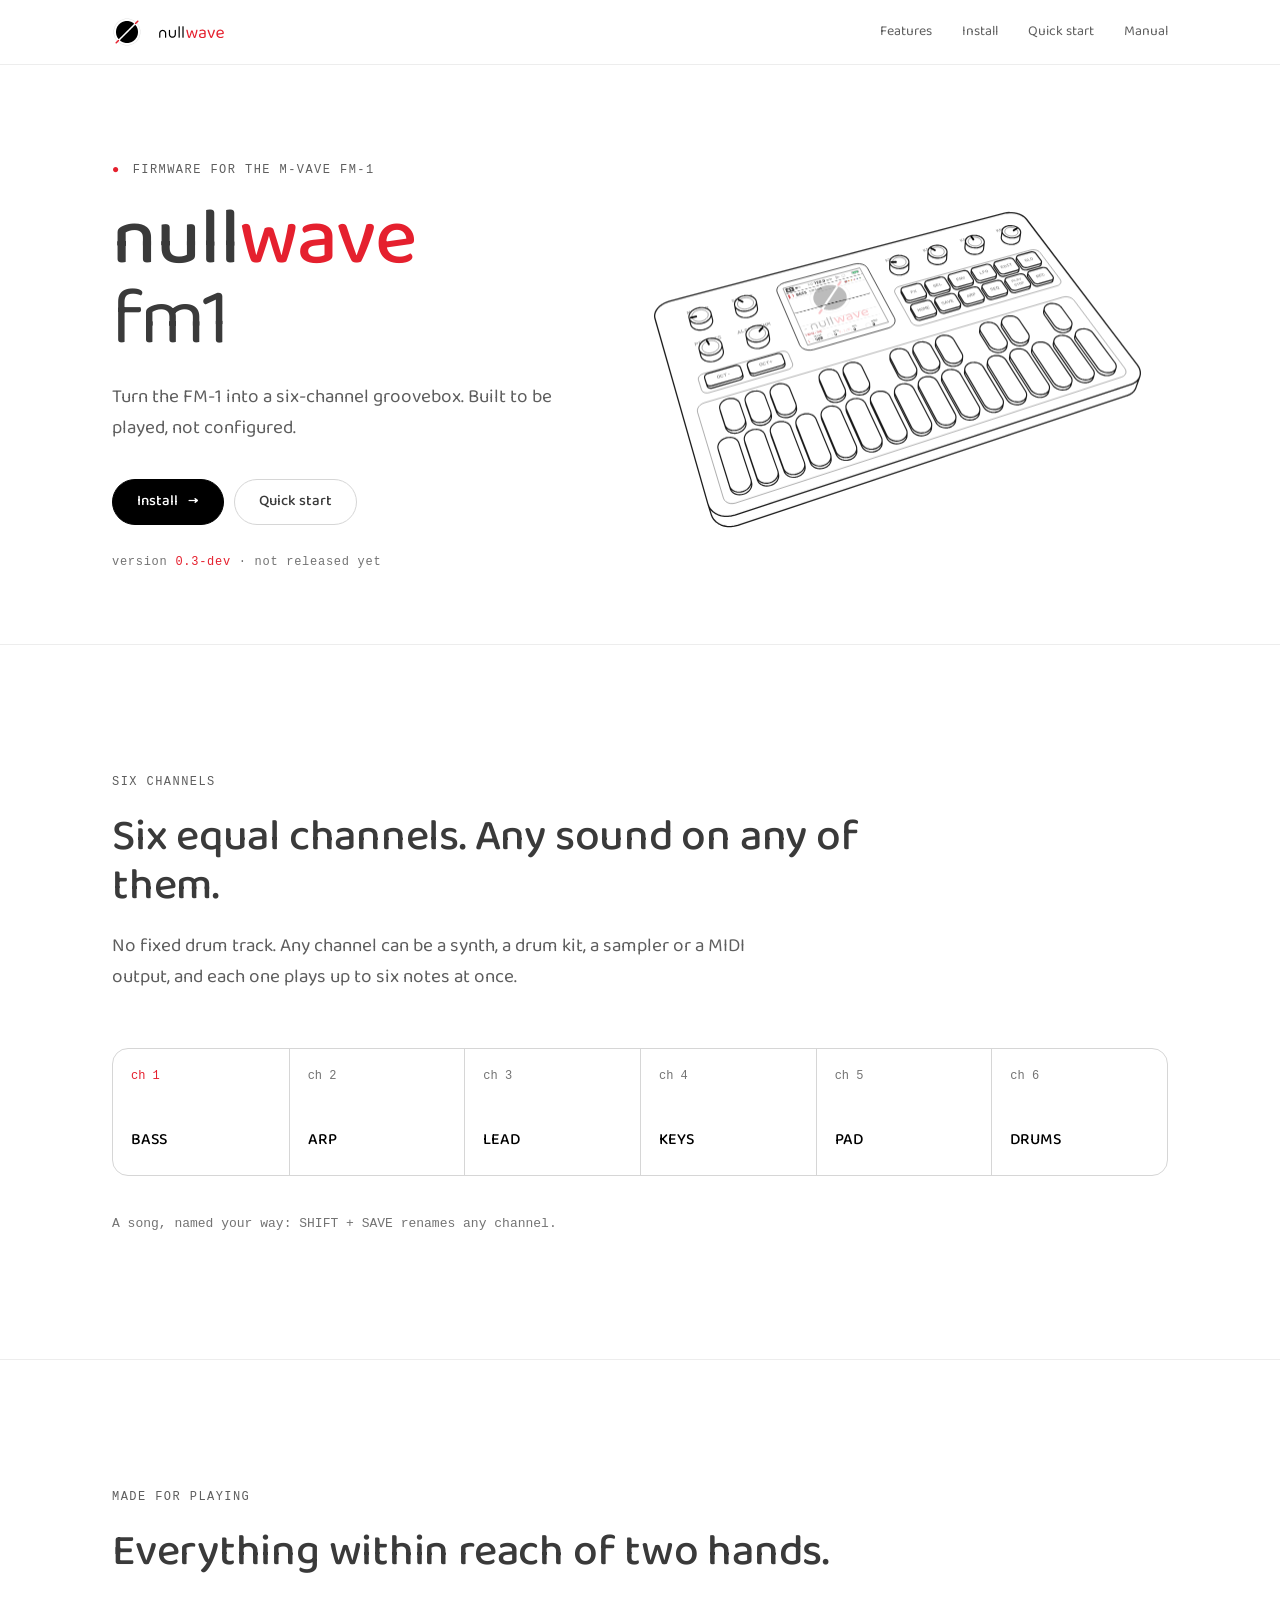
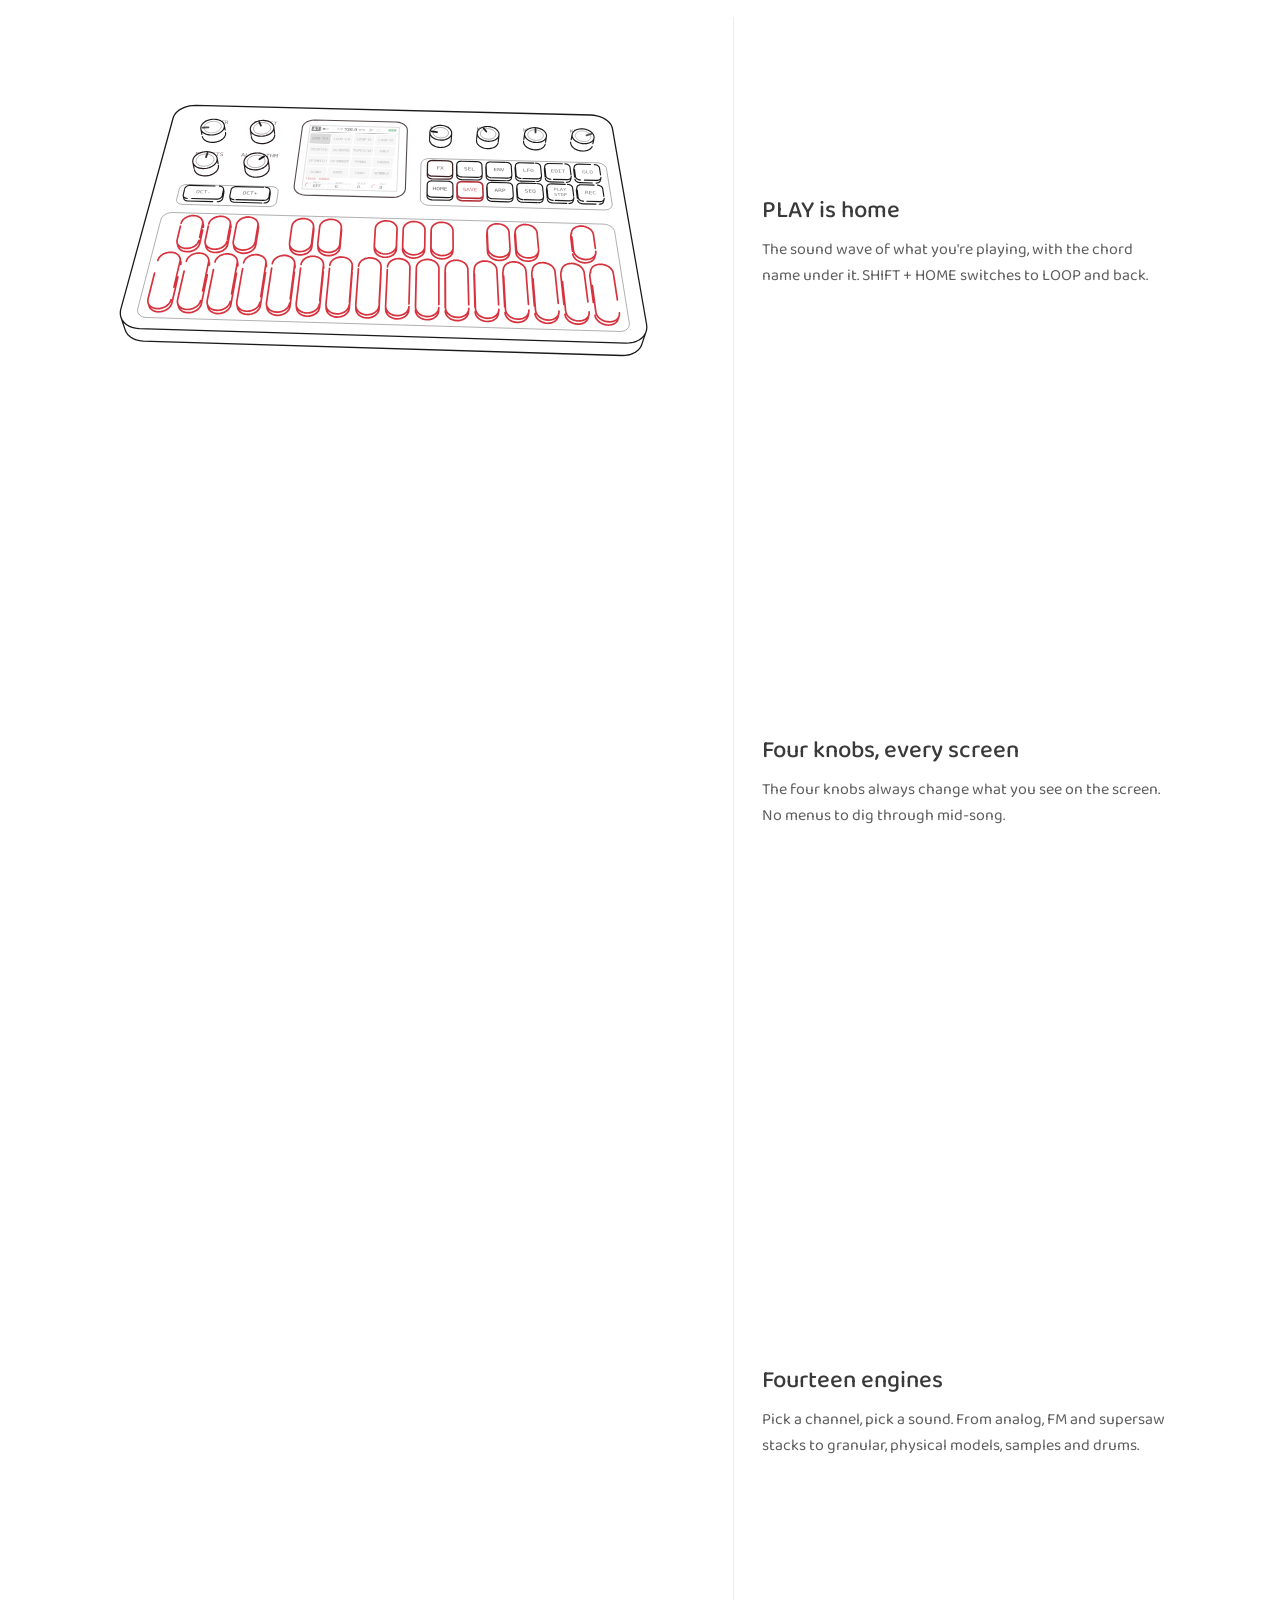
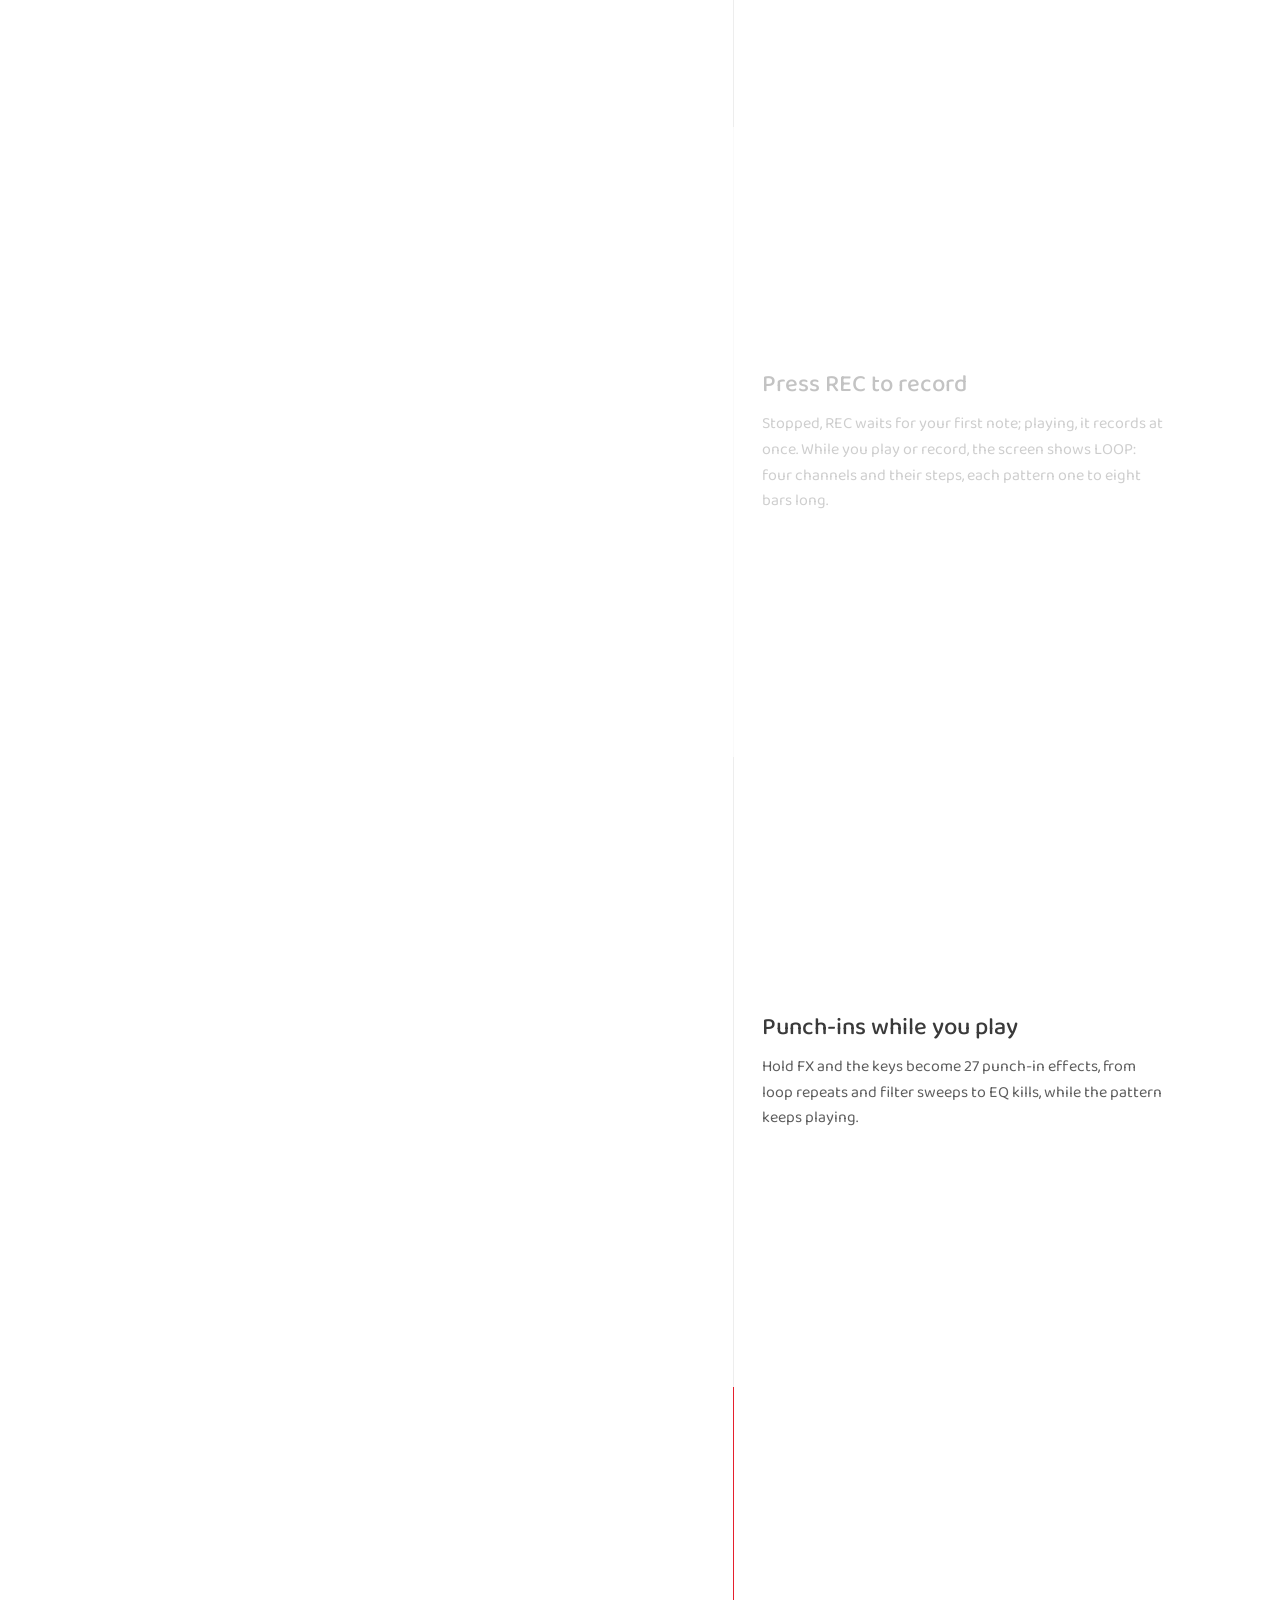
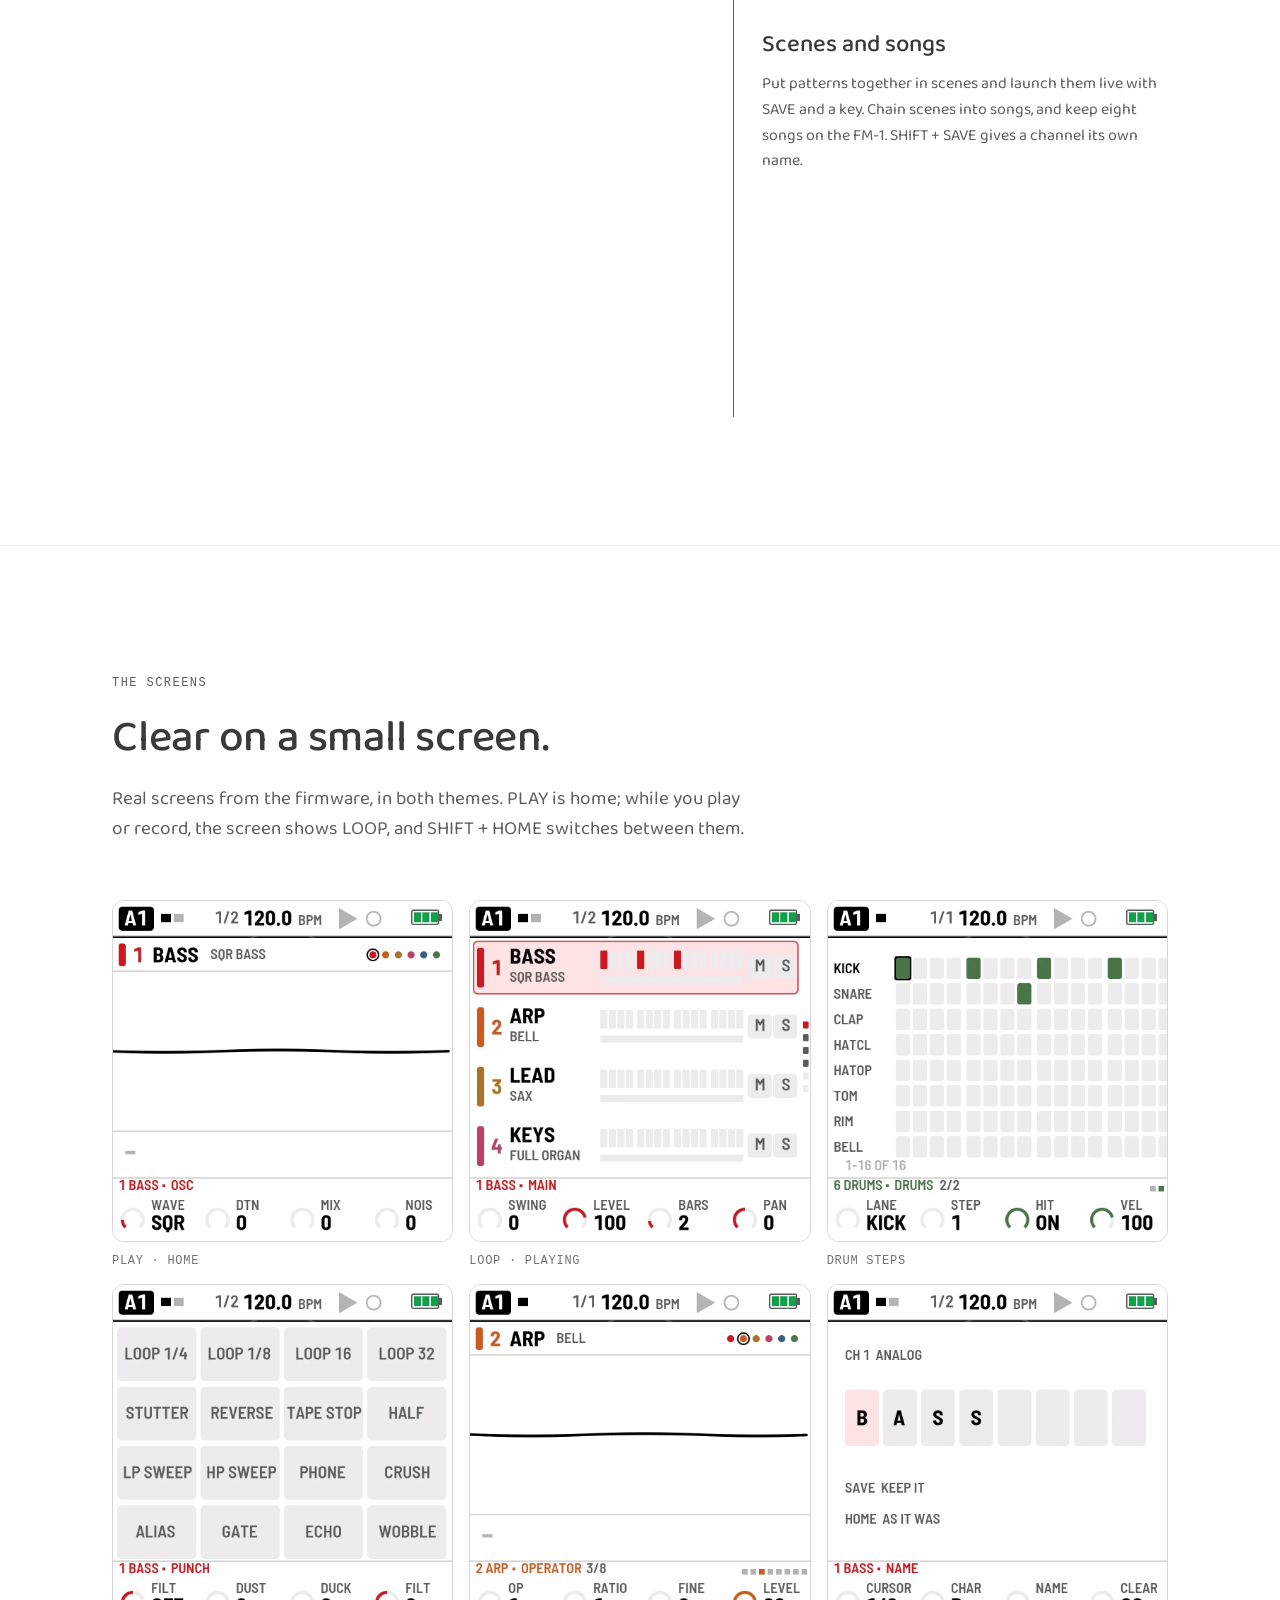
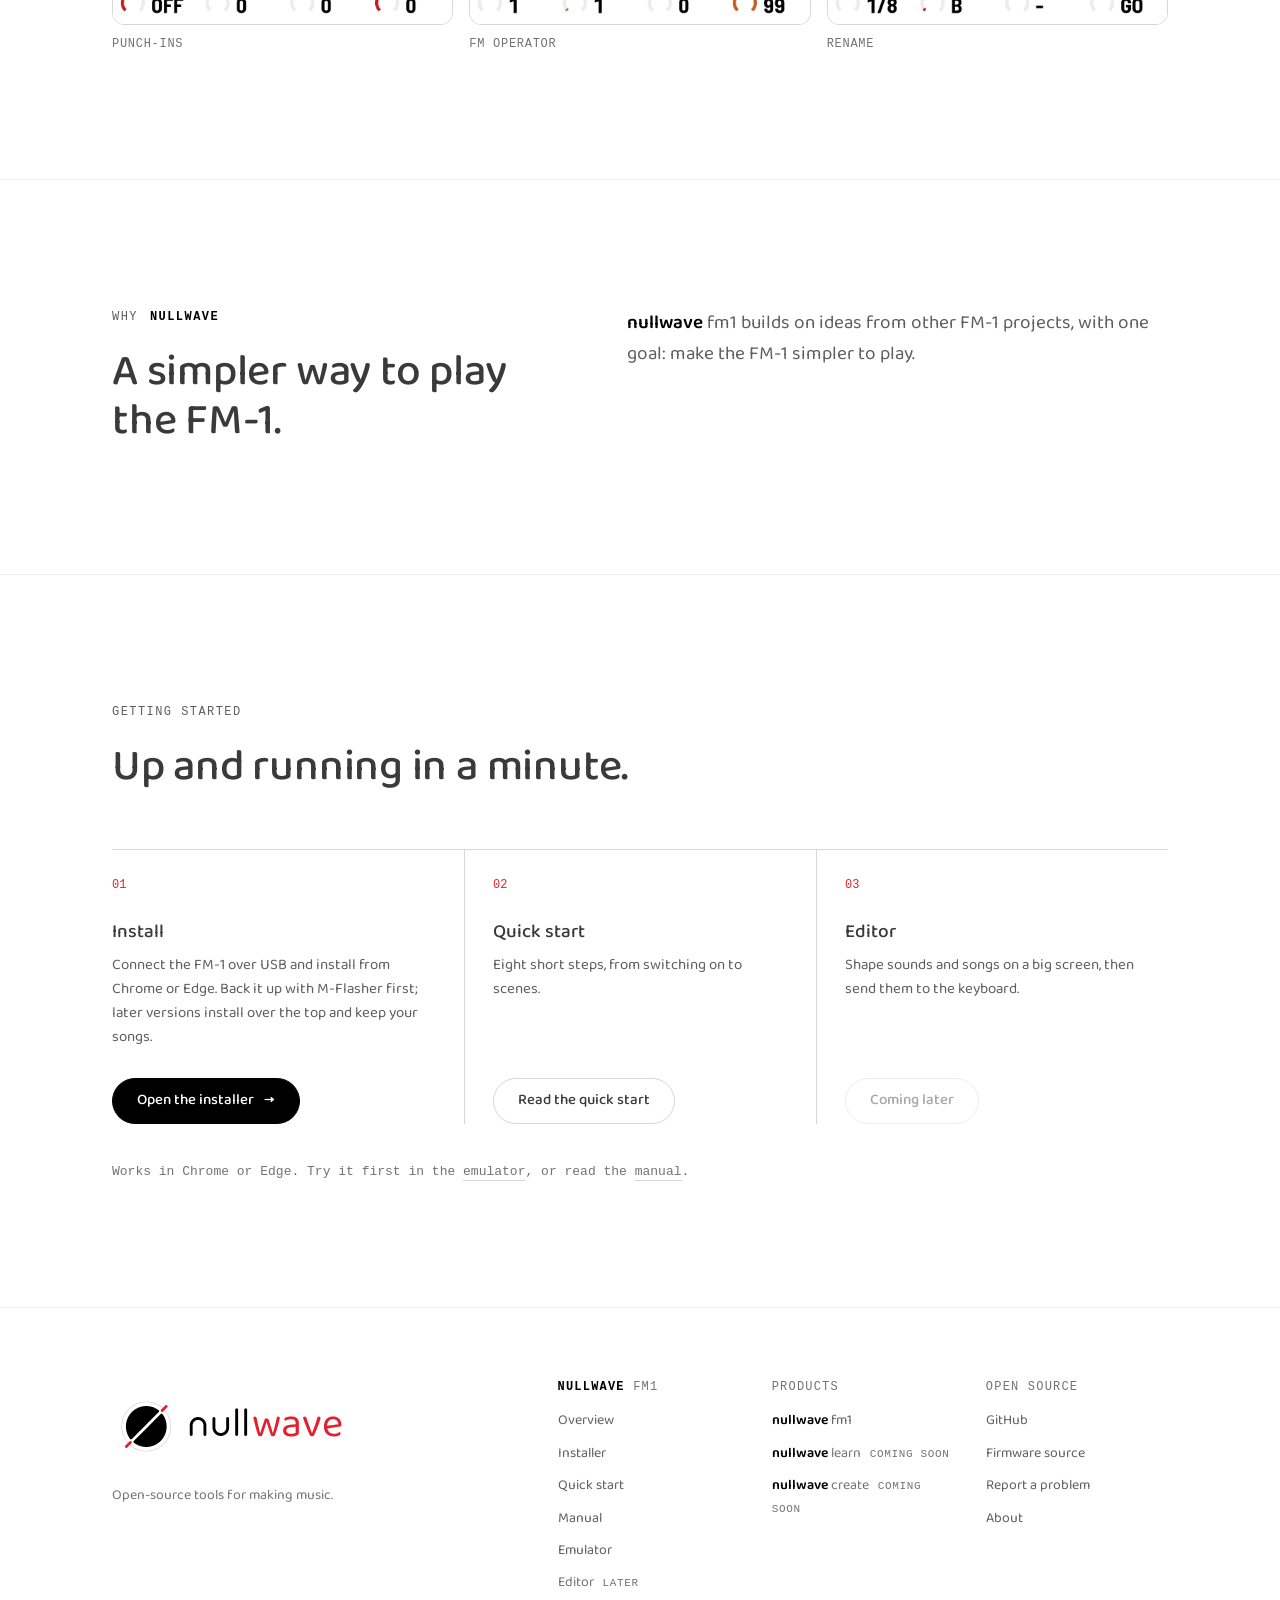
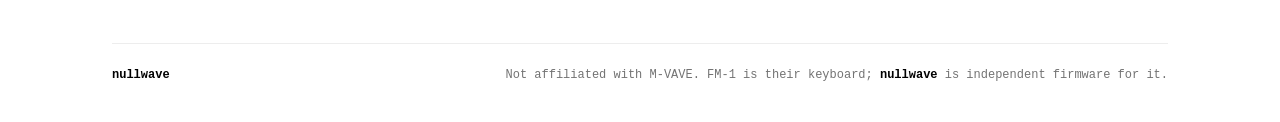
==== fm1/index.html @ fd628db8 "Redesign the site and add the FM-1 page" ====
<!doctype html>
<html lang="en">
<head>
<meta charset="utf-8">
<meta name="viewport" content="width=device-width, initial-scale=1">
<title>nullwave fm1</title>
<meta name="description" content="nullwave fm1: firmware that turns the M-VAVE FM-1 into a six-channel groovebox.">
<meta name="color-scheme" content="dark light">
<meta name="theme-color" content="#000000" media="(prefers-color-scheme: dark)">
<meta name="theme-color" content="#FFFFFF" media="(prefers-color-scheme: light)">
<link rel="icon" href="/favicon.ico" sizes="any">
<link rel="icon" href="/favicon.svg" type="image/svg+xml">
<link rel="apple-touch-icon" href="/apple-touch-icon.png">
<link rel="manifest" href="/site.webmanifest">
<link rel="preload" href="/assets/fonts/BalooDa2-latin.woff2" as="font" type="font/woff2" crossorigin>
<link rel="stylesheet" href="/style.css">
</head>
<body>
<nav><div class="wrap">
  <a class="brand" href="/" aria-label="nullwave home"><picture><source media="(prefers-color-scheme: dark)" srcset="/assets/mark-dark.svg"><img src="/assets/mark-light.svg" width="30" height="30" alt=""></picture><picture><source media="(prefers-color-scheme: dark)" srcset="/assets/wordmark-dark.svg"><img src="/assets/wordmark-light.svg" height="24" style="width:auto" alt="nullwave"></picture></a>
  <ul><li class="wide"><a href="#play">Features</a></li><li><a href="#install">Install</a></li><li><a href="/fm1/quick-start/">Quick start</a></li><li class="wide"><a href="/fm1/manual/">Manual</a></li></ul>
</div></nav>

<header class="wrap hero-2">
  <div class="reveal">
    <div class="kicker"><b>●</b> Firmware for the M-VAVE FM-1</div>
    <h1>null<span class="w">wave</span><br><span class="sfx">fm1</span></h1>
    <p class="lead">Turn the FM-1 into a six-channel groovebox. Built to be played, not configured.</p>
    <div class="btns"><a class="btn solid" href="#install">Install <span class="arr">→</span></a><a class="btn" href="/fm1/quick-start/">Quick start</a></div>
    <div class="meta">version <i>0.3-dev</i> · not released yet</div>
  </div>
  <div class="stage"><div class="fm1-3d" data-mode="hero" data-screens="PLAY_MAIN,PLAY_ANALOG,PLAY_FM6,PLAY_DRUM,PLAY_CHORD,LOOP_MAIN"></div></div>
</header>

<section id="chans"><div class="wrap">
  <div class="reveal"><div class="kicker">Six channels</div><h2>Six equal channels. Any sound on any of them.</h2><p class="lead">No fixed drum track. Any channel can be a synth, a drum kit, a sampler or a MIDI output, and each one plays up to six notes at once.</p></div>
  <div class="chans reveal"><div><span class="n">ch 1</span><span class="e">BASS</span></div><div><span class="n">ch 2</span><span class="e">ARP</span></div><div><span class="n">ch 3</span><span class="e">LEAD</span></div><div><span class="n">ch 4</span><span class="e">KEYS</span></div><div><span class="n">ch 5</span><span class="e">PAD</span></div><div><span class="n">ch 6</span><span class="e">DRUMS</span></div></div>
  <p class="fine reveal">A song, named your way: <span style="white-space:nowrap">SHIFT + SAVE</span> renames any channel.</p>
</div></section>

<section id="play"><div class="wrap">
  <div class="reveal"><div class="kicker">Made for playing</div><h2>Everything within reach of two hands.</h2></div>
  <div class="tour">
    <div class="stick"><div class="fm1-3d" data-mode="tour" data-screens="PLAY_MAIN,FM6_OPERATOR,PLAY_FM6,LOOP_MAIN,SEQ_DRUMS,LAYER_FX,LAYER_SAVE"></div></div>
    <div class="feats">
      <div data-feature data-on="SCREEN,KEYS" data-screen="PLAY_MAIN" data-view="-14,46,2050,500,330"><h3>PLAY is home</h3><p>The sound wave of what you're playing, with the chord name under it. <span style="white-space:nowrap">SHIFT + HOME</span> switches to LOOP and back.</p></div>
      <div data-feature data-on="KNOB1,KNOB2,KNOB3,KNOB4,SCREEN" data-screen="FM6_OPERATOR" data-view="10,46,2050,500,330"><h3>Four knobs, every screen</h3><p>The four knobs always change what you see on the screen. No menus to dig through mid-song.</p></div>
      <div data-feature data-on="SELECT,PRESETS,ALGORITHM,SCREEN" data-screen="PLAY_FM6" data-view="-8,48,2050,500,330"><h3>Fourteen engines</h3><p>Pick a channel, pick a sound. From analog, FM and supersaw stacks to granular, physical models, samples and drums.</p></div>
      <div data-feature data-on="REC,SCREEN" data-screen="LOOP_MAIN" data-view="0,50,2050,500,330"><h3>Press REC to record</h3><p>Stopped, REC waits for your first note; playing, it records at once. While you play or record, the screen shows LOOP: four channels and their steps, each pattern one to eight bars long.</p></div>
      <div data-feature data-on="FX,KEYS" data-screen="LAYER_FX" data-view="-18,40,2050,500,330"><h3>Punch-ins while you play</h3><p>Hold FX and the keys become 27 punch-in effects, from loop repeats and filter sweeps to EQ kills, while the pattern keeps playing.</p></div>
      <div data-feature data-on="SAVE,KEYS" data-screen="LAYER_SAVE" data-view="14,52,2050,500,330"><h3>Scenes and songs</h3><p>Put patterns together in scenes and launch them live with SAVE and a key. Chain scenes into songs, and keep eight songs on the FM-1. <span style="white-space:nowrap">SHIFT + SAVE</span> gives a channel its own name.</p></div>
    </div>
  </div>
</div></section>

<section id="screens"><div class="wrap">
  <div class="reveal"><div class="kicker">The screens</div><h2>Clear on a small screen.</h2><p class="lead">Real screens from the firmware, in both themes. PLAY is home; while you play or record, the screen shows LOOP, and <span style="white-space:nowrap">SHIFT + HOME</span> switches between them.</p></div>
  <div class="shots reveal">
    <div class="shot"><picture><source media="(prefers-color-scheme: dark)" type="image/webp" srcset="/assets/screens/PLAY_MAIN-dark.webp"><source media="(prefers-color-scheme: dark)" srcset="/assets/screens/PLAY_MAIN-dark.png"><source type="image/webp" srcset="/assets/screens/PLAY_MAIN-light.webp"><img src="/assets/screens/PLAY_MAIN-light.png" width="960" height="960" alt="PLAY, the home screen: the selected channel moving, with a keys strip" loading="lazy"></picture><span>Play · home</span></div>
    <div class="shot"><picture><source media="(prefers-color-scheme: dark)" type="image/webp" srcset="/assets/screens/LOOP_MAIN-dark.webp"><source media="(prefers-color-scheme: dark)" srcset="/assets/screens/LOOP_MAIN-dark.png"><source type="image/webp" srcset="/assets/screens/LOOP_MAIN-light.webp"><img src="/assets/screens/LOOP_MAIN-light.png" width="960" height="960" alt="LOOP: four channels with their steps" loading="lazy"></picture><span>Loop · playing</span></div>
    <div class="shot"><picture><source media="(prefers-color-scheme: dark)" type="image/webp" srcset="/assets/screens/SEQ_DRUMS-dark.webp"><source media="(prefers-color-scheme: dark)" srcset="/assets/screens/SEQ_DRUMS-dark.png"><source type="image/webp" srcset="/assets/screens/SEQ_DRUMS-light.webp"><img src="/assets/screens/SEQ_DRUMS-light.png" width="960" height="960" alt="Drum step sequencer" loading="lazy"></picture><span>Drum steps</span></div>
    <div class="shot"><picture><source media="(prefers-color-scheme: dark)" type="image/webp" srcset="/assets/screens/LAYER_FX-dark.webp"><source media="(prefers-color-scheme: dark)" srcset="/assets/screens/LAYER_FX-dark.png"><source type="image/webp" srcset="/assets/screens/LAYER_FX-light.webp"><img src="/assets/screens/LAYER_FX-light.png" width="960" height="960" alt="Performance effects" loading="lazy"></picture><span>Punch-ins</span></div>
    <div class="shot"><picture><source media="(prefers-color-scheme: dark)" type="image/webp" srcset="/assets/screens/FM6_OPERATOR-dark.webp"><source media="(prefers-color-scheme: dark)" srcset="/assets/screens/FM6_OPERATOR-dark.png"><source type="image/webp" srcset="/assets/screens/FM6_OPERATOR-light.webp"><img src="/assets/screens/FM6_OPERATOR-light.png" width="960" height="960" alt="FM operator page" loading="lazy"></picture><span>FM operator</span></div>
    <div class="shot"><picture><source media="(prefers-color-scheme: dark)" type="image/webp" srcset="/assets/screens/NAME-dark.webp"><source media="(prefers-color-scheme: dark)" srcset="/assets/screens/NAME-dark.png"><source type="image/webp" srcset="/assets/screens/NAME-light.webp"><img src="/assets/screens/NAME-light.png" width="960" height="960" alt="Renaming a channel" loading="lazy"></picture><span>Rename</span></div>
  </div>
</div></section>

<section id="why"><div class="wrap">
  <div class="split reveal">
    <div><div class="kicker">Why <b class="nb">nullwave</b></div><h2>A simpler way to play the FM-1.</h2></div>
    <div><p class="lead" style="margin-top:0"><b class="nb">nullwave</b> fm1 builds on ideas from other FM-1 projects, with one goal: make the FM-1 simpler to play.</p></div>
  </div>
</div></section>

<section id="install"><div class="wrap">
  <div class="reveal"><div class="kicker">Getting started</div><h2>Up and running in a minute.</h2></div>
  <div class="steps reveal">
    <div class="step"><span class="n">01</span><h3>Install</h3><p>Connect the FM-1 over USB and install from Chrome or Edge. Back it up with M-Flasher first; later versions install over the top and keep your songs.</p><a class="btn solid" href="/fm1/installer/">Open the installer <span class="arr">→</span></a></div>
    <div class="step" id="start"><span class="n">02</span><h3>Quick start</h3><p>Eight short steps, from switching on to scenes.</p><a class="btn" href="/fm1/quick-start/">Read the quick start</a></div>
    <div class="step" id="editor"><span class="n">03</span><h3>Editor</h3><p>Shape sounds and songs on a big screen, then send them to the keyboard.</p><span class="btn" aria-disabled="true">Coming later</span></div>
  </div>
  <p class="fine">Works in Chrome or Edge. Try it first in the <a href="/fm1/emulator/">emulator</a>, or read the <a href="/fm1/manual/">manual</a>.</p>
</div></section>

<footer><div class="wrap">
  <div class="fbrand"><a href="/" aria-label="nullwave home"><picture><source media="(prefers-color-scheme: dark)" srcset="/assets/lockup-dark.svg"><img class="lockup" src="/assets/lockup-light.svg" width="562" height="200" alt="nullwave"></picture></a><p>Open-source tools for making music.</p></div>
  <div class="fcols">
    <div><h4><b class="nb">nullwave</b> fm1</h4><ul><li><a href="/fm1/">Overview</a></li><li><a href="/fm1/installer/">Installer</a></li><li><a href="/fm1/quick-start/">Quick start</a></li><li><a href="/fm1/manual/">Manual</a></li><li><a href="/fm1/emulator/">Emulator</a></li><li><span>Editor <em>later</em></span></li></ul></div>
    <div><h4>Products</h4><ul><li><a href="/fm1/"><b class="nb">nullwave</b> fm1</a></li><li><span><b class="nb">nullwave</b> learn <em>coming soon</em></span></li><li><span><b class="nb">nullwave</b> create <em>coming soon</em></span></li></ul></div>
    <div><h4>Open source</h4><ul><li><a href="https://github.com/nullwave-cc">GitHub</a></li><li><a href="https://github.com/nullwave-cc/fm1">Firmware source</a></li><li><a href="https://github.com/nullwave-cc/fm1/issues">Report a problem</a></li><li><a href="/#about">About</a></li></ul></div>
  </div>
  <div class="fbase"><span><b class="nb">nullwave</b></span><span>Not affiliated with M-VAVE. FM-1 is their keyboard; <b class="nb">nullwave</b> is independent firmware for it.</span></div>
</div></footer>
<script src="/device.js"></script>
</body>
</html>
---- style.css ----
@font-face{font-family:"Baloo Da 2";src:url(/assets/fonts/BalooDa2-latin.woff2) format("woff2");font-weight:400 800;font-style:normal;font-display:swap}
/* nullwave site style. Shared by every nullwave page (home, FM-1, installer, emulator, quick start, manual, editor).
   Black, white and red only; greys are tints of black and white. See DESIGN.md. */
:root{color-scheme:dark light;
  --bg:#000;--fg:#fff;--text:#C4C4C4;--dim:#9A9A9A;--faint:#7C7C7C;--line:#1A1A1A;--edge:#2E2E2E;--red:#E5202E;--btn-fg:#000;
  --sans:"Baloo Da 2",system-ui,-apple-system,"Segoe UI",Roboto,"Helvetica Neue",sans-serif;
  --mono:ui-monospace,SFMono-Regular,Menlo,monospace;
  --ease:cubic-bezier(.2,.7,.2,1)}
@media (prefers-color-scheme: light){:root{--bg:#fff;--fg:#000;--text:#3A3A3A;--dim:#5E5E5E;--faint:#737373;--line:#EDEDED;--edge:#D6D6D6;--btn-fg:#fff}}
*{box-sizing:border-box;margin:0;padding:0}
html{background:var(--bg);color:var(--text);font:400 16px/1.6 var(--sans);-webkit-font-smoothing:antialiased;scroll-behavior:smooth}
body{background:var(--bg)}
a{color:inherit;text-decoration:none}
img{display:block;max-width:100%}
::selection{background:var(--red);color:#fff}
.wrap{max-width:1120px;margin:0 auto;padding:0 32px}
.mono,.kicker,.meta{font-family:var(--mono)}

/* nav */
nav{position:sticky;top:0;z-index:10;background:color-mix(in srgb,var(--bg) 88%,transparent);backdrop-filter:blur(14px);-webkit-backdrop-filter:blur(14px);border-bottom:1px solid var(--line)}
nav .wrap{display:flex;align-items:center;justify-content:space-between;height:64px;gap:24px}
.brand{display:flex;align-items:center;gap:11px}
nav ul{display:flex;gap:30px;list-style:none;font-size:14px;color:var(--dim)}
nav ul a[aria-current],nav ul a:hover{color:var(--fg)}

/* type */
.kicker{font-size:12px;letter-spacing:.12em;text-transform:uppercase;color:var(--dim);display:flex;align-items:center;gap:12px;margin-bottom:22px}
.kicker b{color:var(--red);font-weight:400}
h1{font-size:clamp(42px,6.6vw,80px);line-height:1;letter-spacing:-.01em;font-weight:500}
h2{font-size:clamp(30px,3.8vw,44px);line-height:1.1;letter-spacing:-.005em;font-weight:500;max-width:17em}
h3{font-size:19px;line-height:1.3;font-weight:500;letter-spacing:0}
p{color:var(--dim)}
.lead{font-size:clamp(17px,1.6vw,19px);max-width:34em;margin-top:20px}
.red{color:var(--red)}
.nb,.kicker b.nb{font-weight:600;color:var(--fg)} /* "nullwave" in small text */
.pn{font-weight:600;color:var(--fg)} /* product name: "nullwave" heavier than its suffix */
.sfx{font-weight:400;color:var(--text)}
.w{color:var(--red)} /* the "wave" in nullwave, wherever the name is a title or highlight */
.btn.solid:hover .w{color:#fff}
.btn.solid .nb{color:inherit}

/* text links (everywhere except buttons, pills, the logo and product rows): a red underline draws
   in from the left on hover and focus; the text keeps its colour. Links inside content rest with a
   faint underline. */
a:not(.btn):not(.pill):not(.brand):not(.row){background-image:linear-gradient(var(--red),var(--red));background-size:0 1px;background-position:0 100%;background-repeat:no-repeat;padding-bottom:2px;transition:background-size .25s ease}
:is(p,li,td,dd,figcaption,.fine) a:not(.btn):not(.pill):not(.brand):not(.row){background-image:linear-gradient(var(--red),var(--red)),linear-gradient(var(--edge),var(--edge));background-size:0 1px,100% 1px;background-position:0 100%,0 100%}
:is(nav,footer) a:not(.btn):not(.pill):not(.brand):not(.row),:is(nav,footer) :is(p,li,td,dd,figcaption,.fine) a:not(.btn):not(.pill):not(.brand):not(.row){background-image:linear-gradient(var(--red),var(--red));background-size:0 1px}
a:not(.btn):not(.pill):not(.brand):not(.row):is(:hover,:focus-visible){background-size:100% 1px,100% 1px!important;color:var(--fg)}
@media (prefers-reduced-motion: reduce){a{transition:none!important}}

/* buttons */
.btns{display:flex;gap:10px;flex-wrap:wrap;margin-top:36px}
.btn{display:inline-flex;align-items:center;gap:10px;height:46px;padding:0 24px;border-radius:999px;font-size:15px;font-weight:500;border:1px solid var(--edge);transition:border-color .25s,background .25s,color .25s}
.btn:hover{border-color:var(--fg)}
.btn.solid{background:var(--fg);color:var(--btn-fg);border-color:var(--fg)}
.btn.solid:hover{background:var(--red);border-color:var(--red);color:#fff}
.btn[aria-disabled]{opacity:.45;pointer-events:none}
.btn .arr{transition:transform .3s var(--ease)}
.btn:hover .arr{transform:translateX(3px)}

/* sections */
section{padding:128px 0;border-top:1px solid var(--line)}
.split{display:grid;grid-template-columns:1fr 1.2fr;gap:64px;align-items:start}

/* hero */
.hero{padding-top:112px;padding-bottom:40px}
.hero .meta,.hero-2 .meta{margin-top:28px;font-size:12px;letter-spacing:.06em;color:var(--faint)}
.hero .meta i,.hero-2 .meta i{font-style:normal;color:var(--red)}
.stage{position:relative;margin-top:24px}
.stage .note{margin-top:8px;text-align:center;font:12px var(--mono);letter-spacing:.08em;color:var(--faint);pointer-events:none}
.hero-2{display:grid;grid-template-columns:1fr 1.15fr;gap:40px;align-items:center;padding-top:96px;padding-bottom:72px}
.hero-2 .stage{margin:0}

/* the 3D FM-1 */
.fm1-3d{position:relative;width:100%;aspect-ratio:16/9;touch-action:pan-y;user-select:none;-webkit-user-select:none}
.fm1-3d[data-mode="hero"]{cursor:grab}
.fm1-3d.grab{cursor:grabbing}
.fm1-3d canvas{position:absolute;inset:0;width:100%;height:100%;display:block}
.hero-2 .fm1-3d{aspect-ratio:3/2}

/* lists in rows, divided by lines */
.rows{margin-top:56px;border-top:1px solid var(--edge)}
.row{display:grid;grid-template-columns:64px 1.1fr 1.6fr 150px;gap:24px;align-items:baseline;padding:30px 0;border-bottom:1px solid var(--edge);position:relative}
.row .n{font:13px var(--mono);color:var(--faint)}
.row p{font-size:15px}
.row .st{font:12px var(--mono);letter-spacing:.06em;text-transform:uppercase;color:var(--faint);text-align:right}
.row .st.now{color:var(--red)}
a.row::after{content:"";position:absolute;left:0;bottom:-1px;height:1px;width:0;background:var(--red);transition:width .6s var(--ease)}
a.row:hover::after{width:100%}


/* three things side by side */
.cols{display:grid;grid-template-columns:repeat(3,1fr);gap:0;margin-top:56px;border-top:1px solid var(--edge)}
.cols>div{padding:28px 28px 0 0}
.cols>div+div{padding-left:28px;border-left:1px solid var(--edge)}
.cols h3{margin-bottom:8px}
.cols p{font-size:15px}
.cols .n{display:block;font:12px var(--mono);color:var(--red);margin-bottom:28px}

/* six channels */
.chans{display:grid;grid-template-columns:repeat(6,1fr);margin-top:56px;border:1px solid var(--edge);border-radius:16px;overflow:hidden}
.chans div{padding:20px 18px 22px;display:grid;gap:44px}
.chans div+div{border-left:1px solid var(--edge)}
.chans .n{font:12px var(--mono);color:var(--faint)}
.chans .e{font-weight:500;color:var(--fg)}
.chans div:first-child .n{color:var(--red)}

/* feature tour next to the sticky 3D drawing */
.tour{display:grid;grid-template-columns:1.3fr 1fr;gap:56px;margin-top:40px;align-items:start}
.tour .stick{position:sticky;top:calc(50vh - 220px)}
.tour .fm1-3d{aspect-ratio:4/3}
.feats [data-feature]{min-height:70vh;display:flex;flex-direction:column;justify-content:center;padding-left:28px;border-left:1px solid var(--line);opacity:.3;transition:opacity .6s,border-color .6s}
.feats [data-feature]:first-child{min-height:50vh}
.feats [data-feature].on{opacity:1;border-color:var(--red)}
.feats h3{font-size:24px;letter-spacing:0;margin-bottom:10px}
.feats p{max-width:26em}

/* screens */
.shots{display:grid;grid-template-columns:repeat(3,1fr);gap:16px;margin-top:56px}
.shot img{width:100%;aspect-ratio:1;border:1px solid var(--edge);border-radius:12px;height:auto;background:#000}
.shot span{display:block;font:12px var(--mono);letter-spacing:.06em;text-transform:uppercase;color:var(--faint);margin-top:12px}

/* steps */
.steps{display:grid;grid-template-columns:repeat(3,1fr);margin-top:56px;border-top:1px solid var(--edge)}
.step{padding:28px 28px 0 0;display:flex;flex-direction:column;gap:10px}
.step+.step{padding-left:28px;border-left:1px solid var(--edge)}
.step .n{font:12px var(--mono);color:var(--red);margin-bottom:18px}
.step p{font-size:15px;flex:1}
.step .btn{align-self:flex-start;margin-top:18px}
.fine{margin-top:40px;font:13px var(--mono);color:var(--faint)}

/* about */
.about p+p{margin-top:18px}
.about .lead{color:var(--text)}

.me{margin-top:32px;display:flex;align-items:flex-end;gap:16px}
.me .trace{width:min(340px,78vw);height:auto;color:var(--fg);flex:none}
.me figcaption{font:12px var(--mono);letter-spacing:.08em;text-transform:uppercase;color:var(--faint)}
.made{margin-top:32px;padding-top:24px;border-top:1px solid var(--edge)}
.made h3{font:12px var(--mono);letter-spacing:.1em;text-transform:uppercase;color:var(--faint);font-weight:400;margin-bottom:10px}

/* footer */
footer{border-top:1px solid var(--line);padding:72px 0 40px;font-size:14px}
footer .wrap{display:grid;grid-template-columns:1fr 1.6fr;gap:48px 64px}
footer .lockup{width:min(260px,70vw);height:auto;margin-left:-12px}
footer .fbrand p{margin-top:12px;color:var(--faint)}
.fcols{display:grid;grid-template-columns:repeat(3,1fr);gap:32px}
footer h4{font:12px var(--mono);letter-spacing:.1em;text-transform:uppercase;color:var(--faint);font-weight:400;margin-bottom:16px}
footer ul{list-style:none;display:grid;gap:10px}
footer ul a{color:var(--dim)}
footer ul span{color:var(--faint)}
footer em{font:11px var(--mono);font-style:normal;letter-spacing:.06em;text-transform:uppercase;margin-left:6px;color:var(--faint)}
.fbase{grid-column:1/-1;display:flex;justify-content:space-between;gap:24px;flex-wrap:wrap;padding-top:24px;border-top:1px solid var(--line);font:12px var(--mono);color:var(--faint)}

/* motion: sections rise in, children one after another */
.reveal>*{opacity:0;transform:translateY(18px);transition:opacity .9s var(--ease),transform .9s var(--ease)}
.reveal.in>*{opacity:1;transform:none}
.reveal.in>*:nth-child(2){transition-delay:.08s}.reveal.in>*:nth-child(3){transition-delay:.16s}
.reveal.in>*:nth-child(4){transition-delay:.24s}.reveal.in>*:nth-child(5){transition-delay:.32s}
@media (prefers-reduced-motion: reduce){html{scroll-behavior:auto}.reveal>*{opacity:1;transform:none;transition:none}.feats [data-feature]{opacity:1}}

@media(max-width:860px){
  .wrap{padding:0 20px}
  nav ul{gap:18px}
  nav ul .wide{display:none}
  section{padding:88px 0}
  .hero{padding-top:72px;padding-bottom:24px}
  .hero-2{grid-template-columns:1fr;padding-top:56px;padding-bottom:40px}
  .fm1-3d{aspect-ratio:4/3}
  .split{grid-template-columns:1fr;gap:24px}
  .row{grid-template-columns:40px 1fr;gap:6px 16px}
  .row p,.row .st{grid-column:2;text-align:left}
  .cols,.steps{grid-template-columns:1fr}
  .cols>div,.cols>div+div,.step,.step+.step{padding:24px 0;border-left:0;border-bottom:1px solid var(--edge)}
  .chans{grid-template-columns:repeat(3,1fr)}
  .chans div:nth-child(4){border-left:0}
  .chans div:nth-child(n+4){border-top:1px solid var(--edge)}
  .shots{grid-template-columns:repeat(2,1fr)}
  .tour{grid-template-columns:1fr;gap:0}
  .tour .stick{top:64px;z-index:2;background:var(--bg);border-bottom:1px solid var(--line)}
  .tour .fm1-3d{aspect-ratio:16/10}
  .feats [data-feature]{min-height:55vh}
  footer .wrap{grid-template-columns:1fr}
  .fcols{grid-template-columns:1fr 1fr}
}
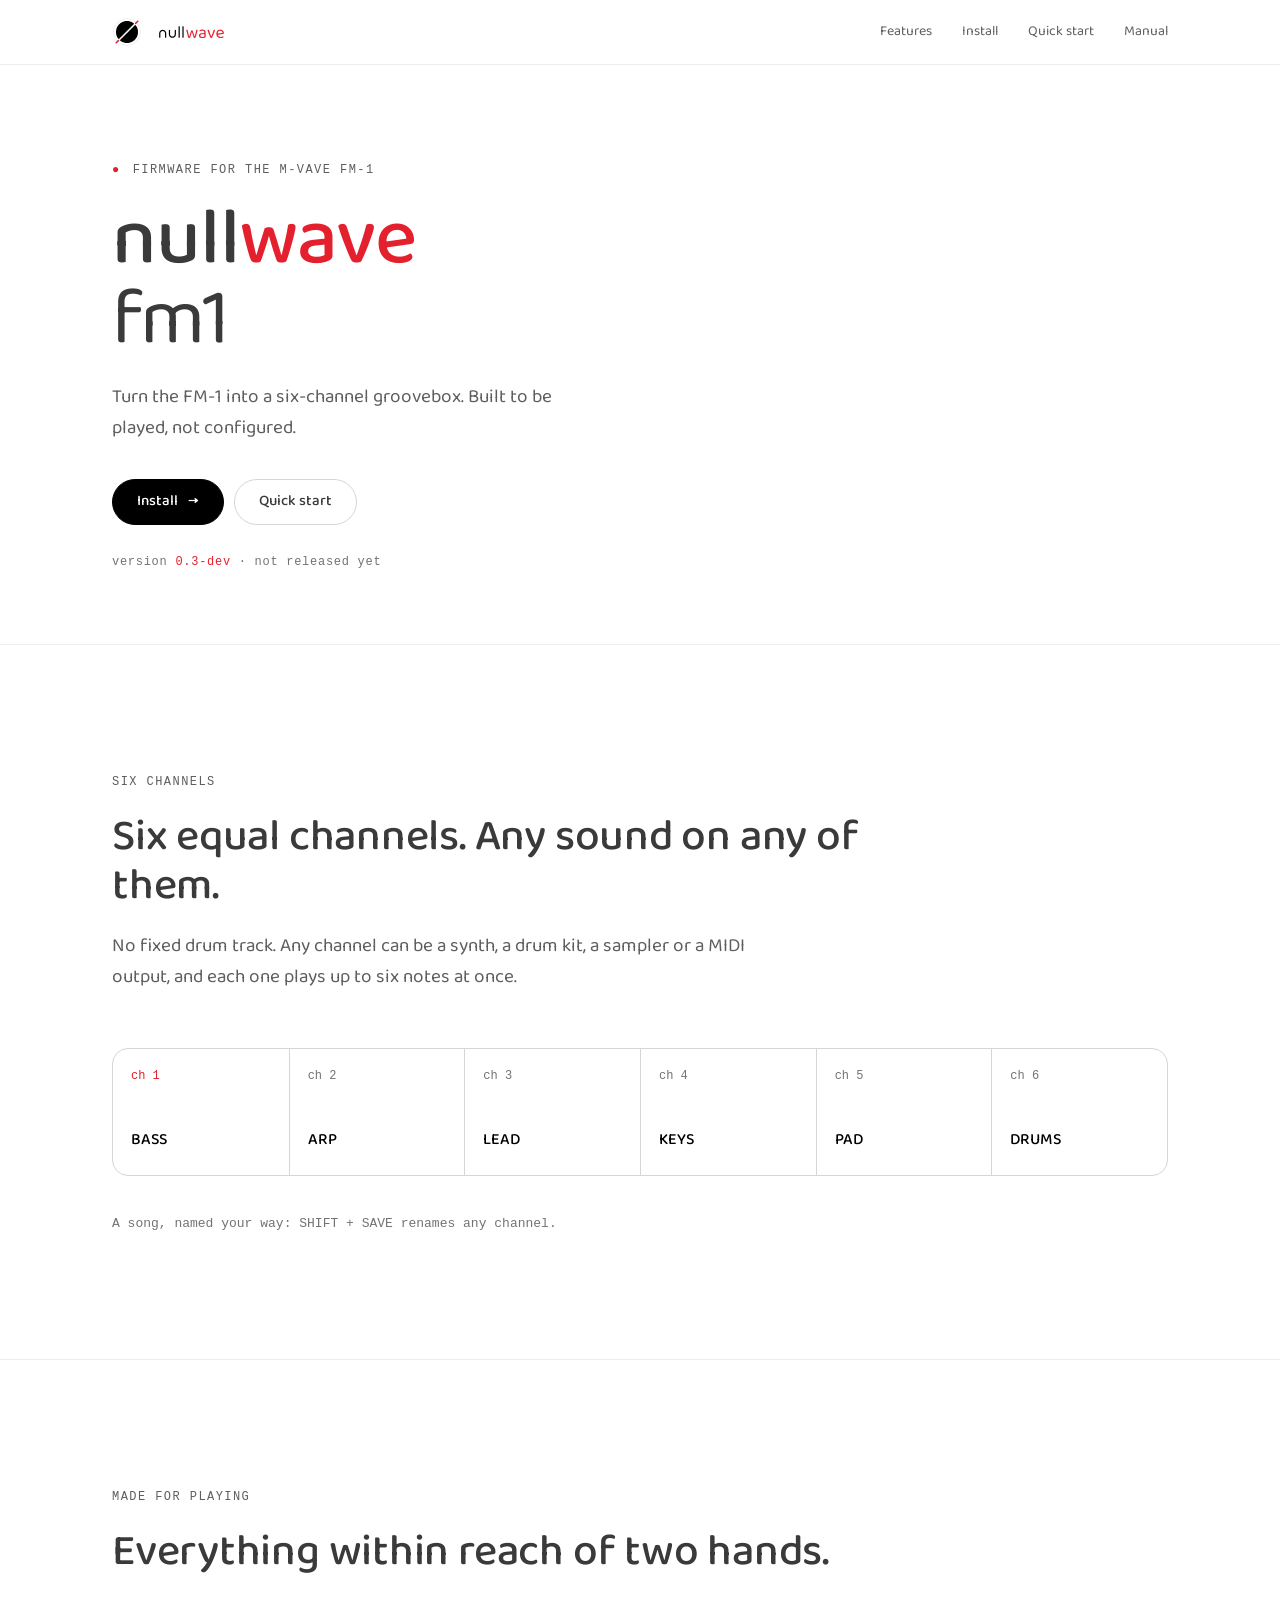
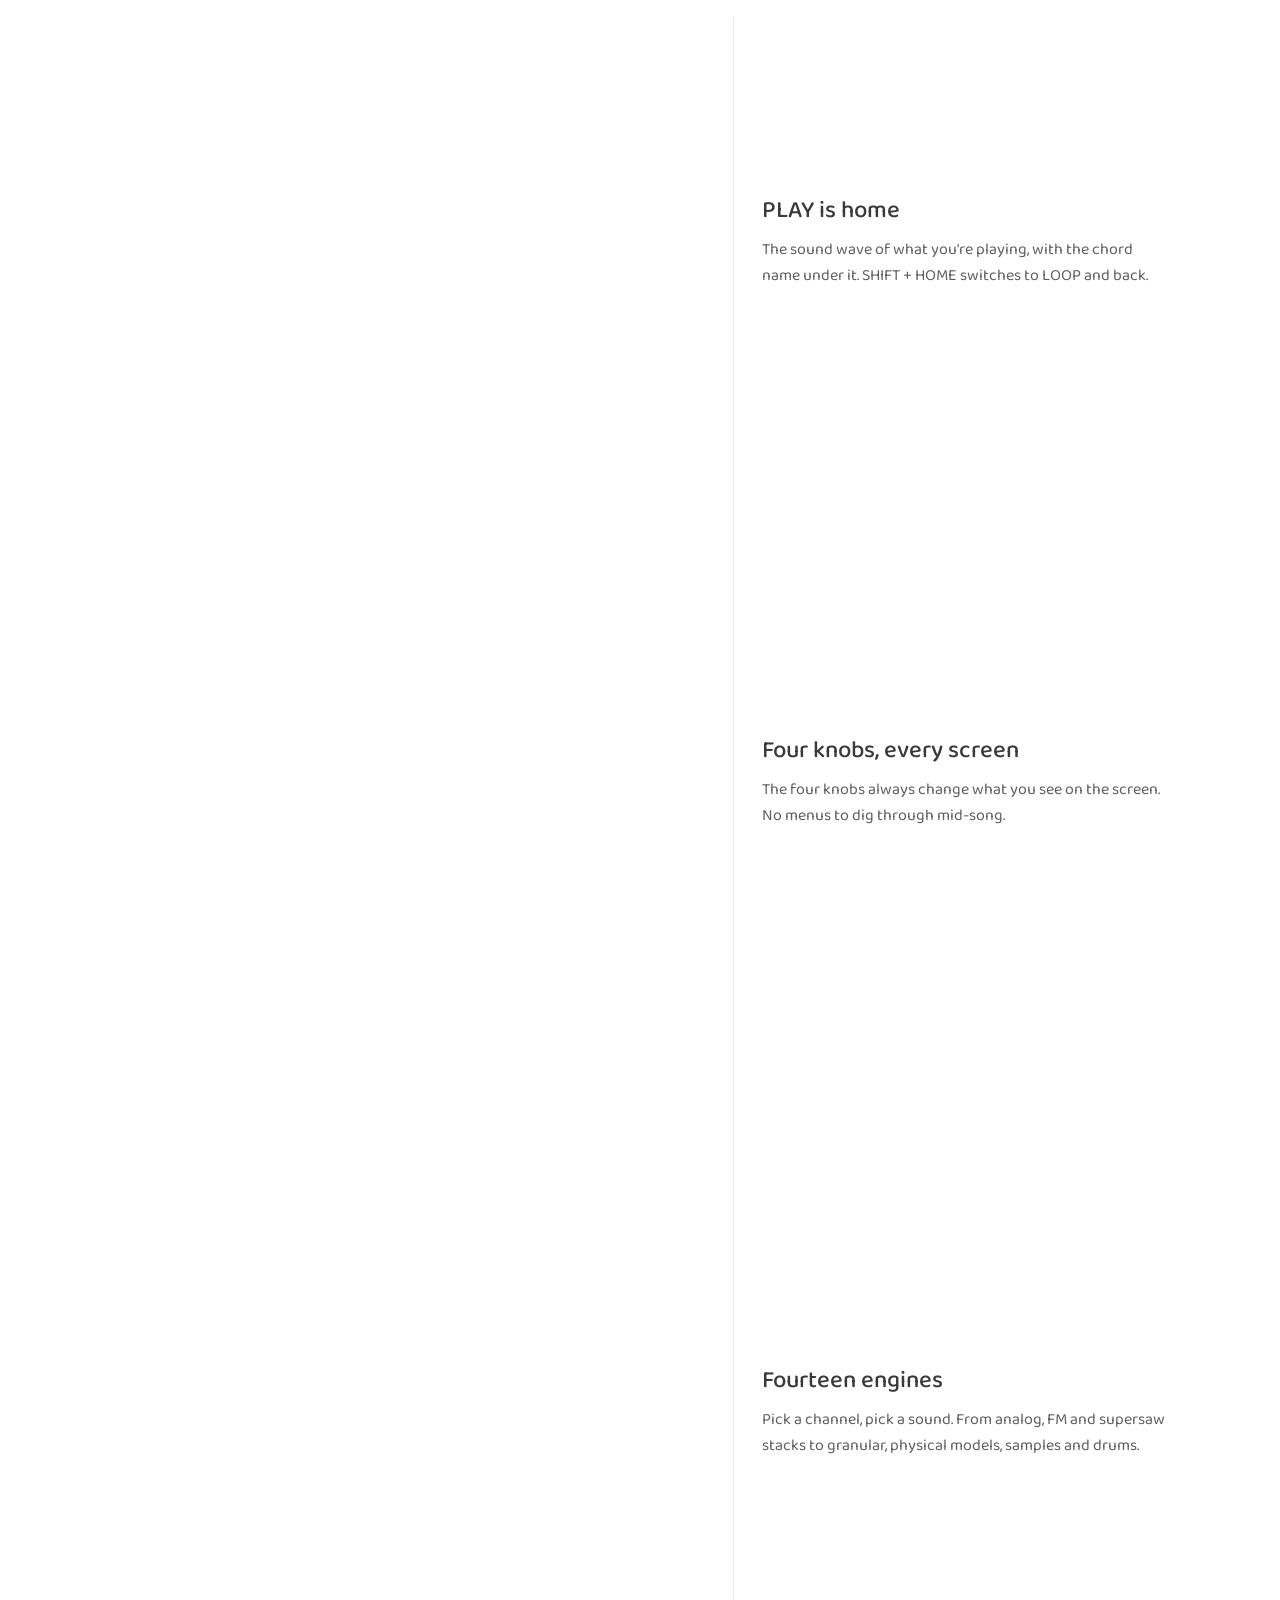
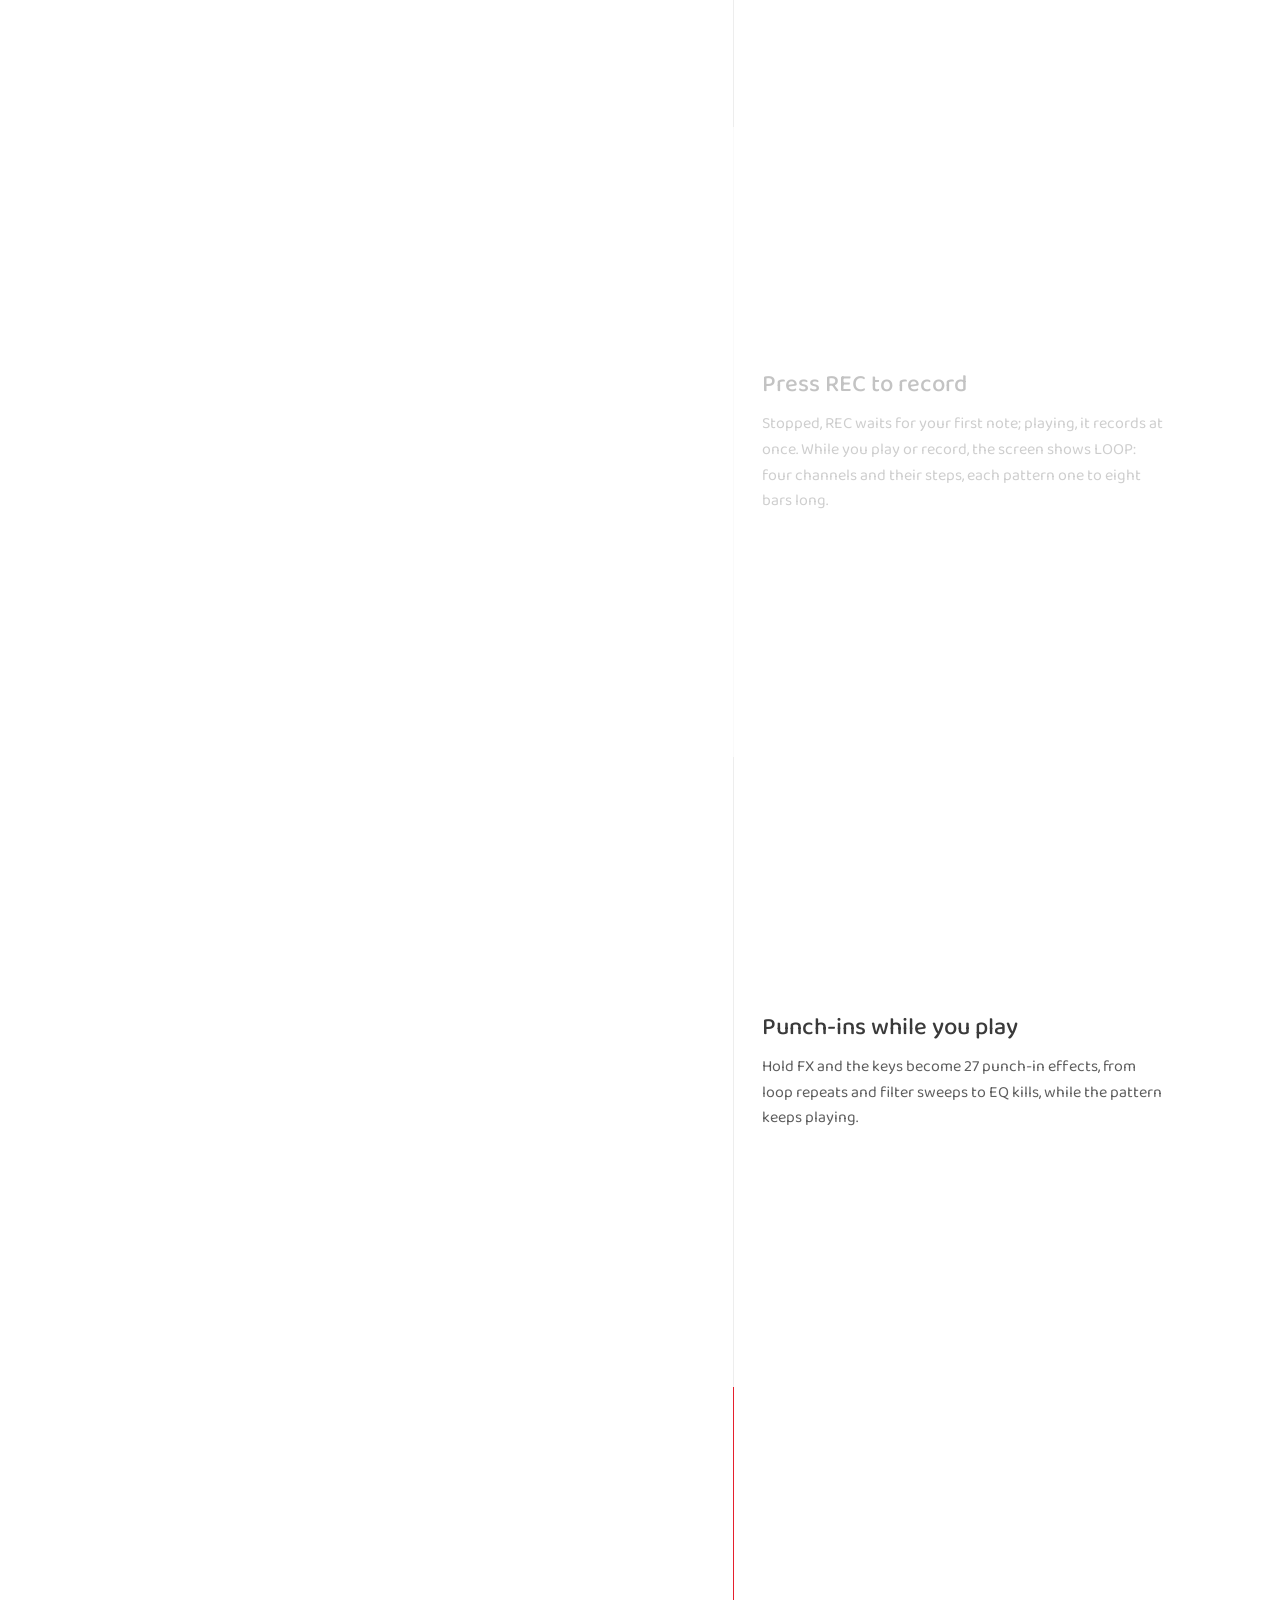
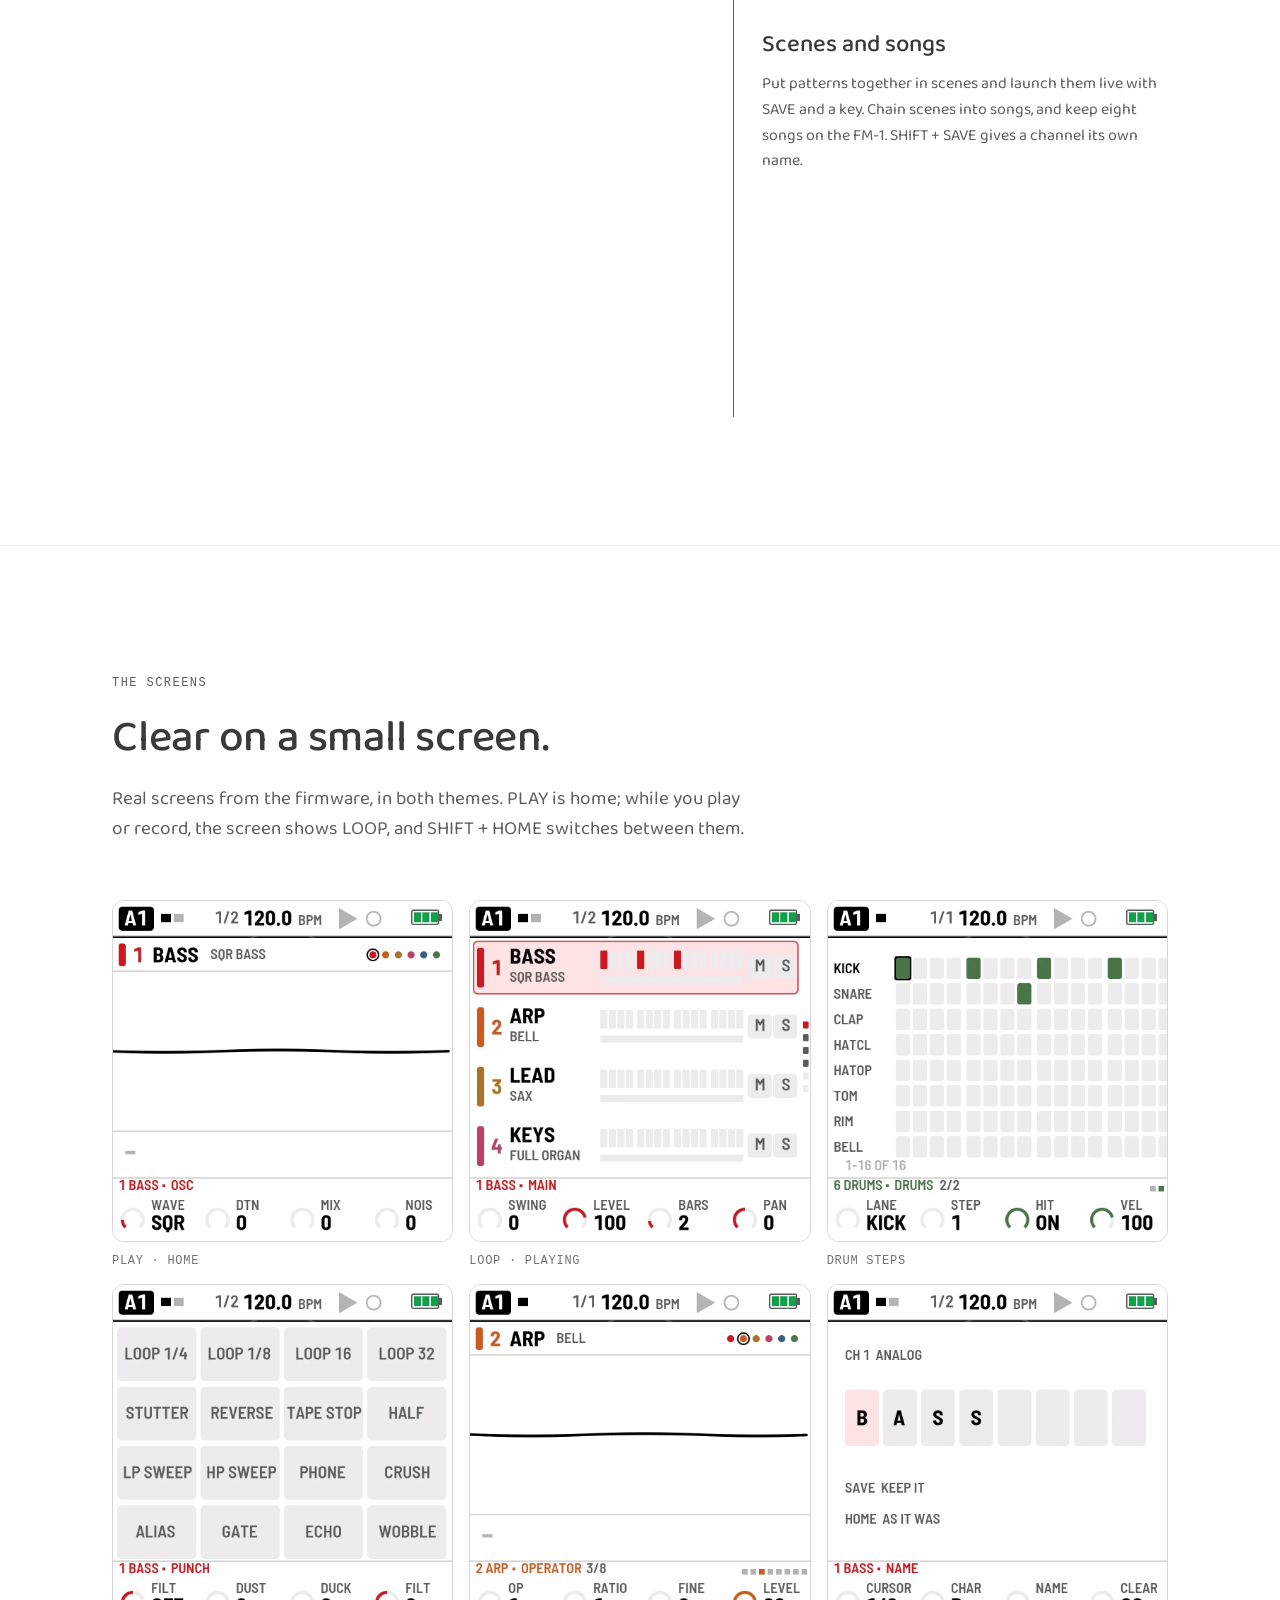
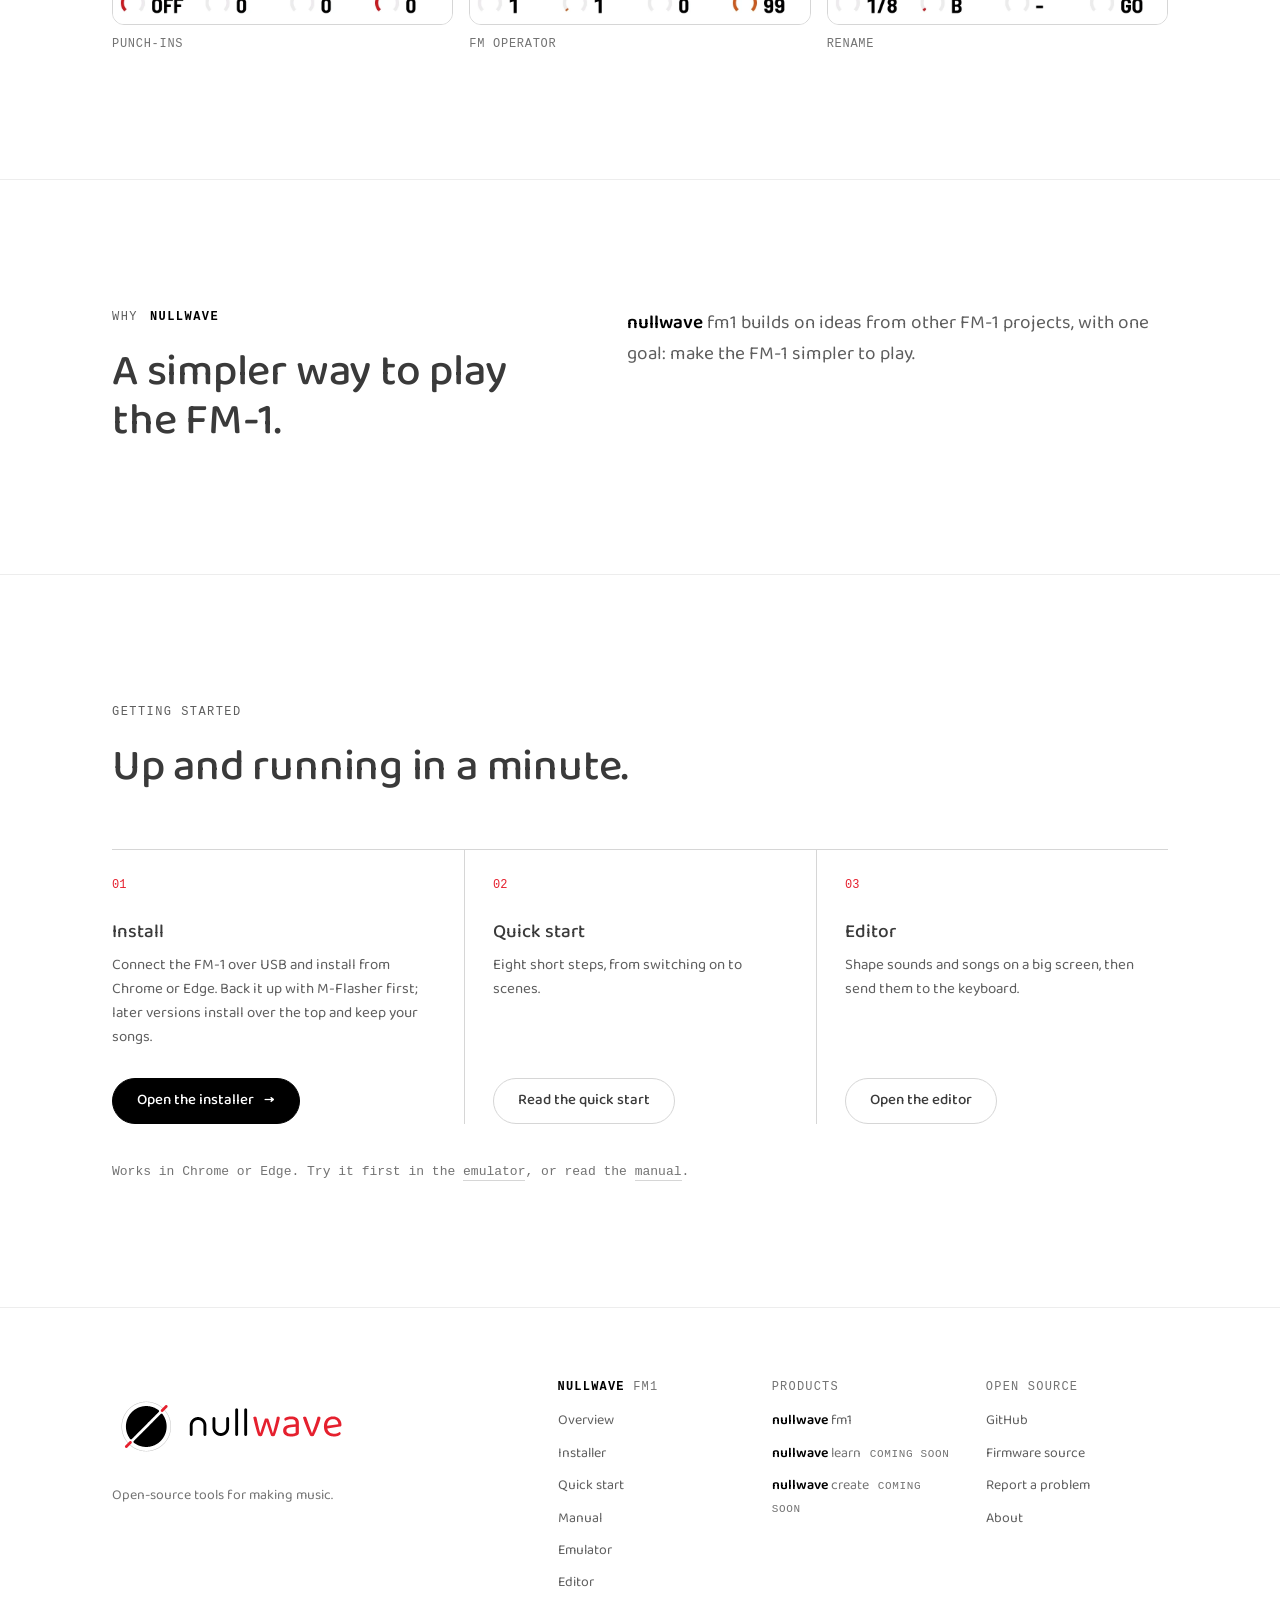
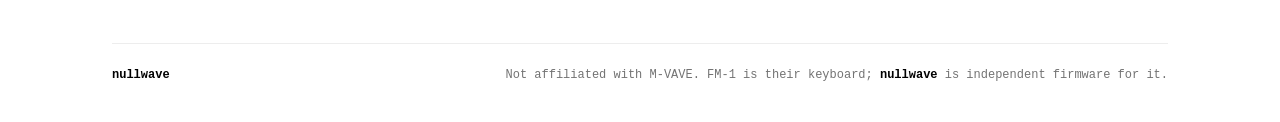
==== commit 2cf4775f: "fm1 editor 0.1.0: the installer, emulator, quick start, manual and editor" ====
--- a/fm1/index.html
+++ b/fm1/index.html
@@ -77,7 +77,7 @@
   <div class="steps reveal">
     <div class="step"><span class="n">01</span><h3>Install</h3><p>Connect the FM-1 over USB and install from Chrome or Edge. Back it up with M-Flasher first; later versions install over the top and keep your songs.</p><a class="btn solid" href="/fm1/installer/">Open the installer <span class="arr">→</span></a></div>
     <div class="step" id="start"><span class="n">02</span><h3>Quick start</h3><p>Eight short steps, from switching on to scenes.</p><a class="btn" href="/fm1/quick-start/">Read the quick start</a></div>
-    <div class="step" id="editor"><span class="n">03</span><h3>Editor</h3><p>Shape sounds and songs on a big screen, then send them to the keyboard.</p><span class="btn" aria-disabled="true">Coming later</span></div>
+    <div class="step" id="editor"><span class="n">03</span><h3>Editor</h3><p>Shape sounds and songs on a big screen, then send them to the keyboard.</p><a class="btn" href="/fm1/editor/">Open the editor</a></div>
   </div>
   <p class="fine">Works in Chrome or Edge. Try it first in the <a href="/fm1/emulator/">emulator</a>, or read the <a href="/fm1/manual/">manual</a>.</p>
 </div></section>
@@ -85,7 +85,7 @@
 <footer><div class="wrap">
   <div class="fbrand"><a href="/" aria-label="nullwave home"><picture><source media="(prefers-color-scheme: dark)" srcset="/assets/lockup-dark.svg"><img class="lockup" src="/assets/lockup-light.svg" width="562" height="200" alt="nullwave"></picture></a><p>Open-source tools for making music.</p></div>
   <div class="fcols">
-    <div><h4><b class="nb">nullwave</b> fm1</h4><ul><li><a href="/fm1/">Overview</a></li><li><a href="/fm1/installer/">Installer</a></li><li><a href="/fm1/quick-start/">Quick start</a></li><li><a href="/fm1/manual/">Manual</a></li><li><a href="/fm1/emulator/">Emulator</a></li><li><span>Editor <em>later</em></span></li></ul></div>
+    <div><h4><b class="nb">nullwave</b> fm1</h4><ul><li><a href="/fm1/">Overview</a></li><li><a href="/fm1/installer/">Installer</a></li><li><a href="/fm1/quick-start/">Quick start</a></li><li><a href="/fm1/manual/">Manual</a></li><li><a href="/fm1/emulator/">Emulator</a></li><li><a href="/fm1/editor/">Editor</a></li></ul></div>
     <div><h4>Products</h4><ul><li><a href="/fm1/"><b class="nb">nullwave</b> fm1</a></li><li><span><b class="nb">nullwave</b> learn <em>coming soon</em></span></li><li><span><b class="nb">nullwave</b> create <em>coming soon</em></span></li></ul></div>
     <div><h4>Open source</h4><ul><li><a href="https://github.com/nullwave-cc">GitHub</a></li><li><a href="https://github.com/nullwave-cc/fm1">Firmware source</a></li><li><a href="https://github.com/nullwave-cc/fm1/issues">Report a problem</a></li><li><a href="/#about">About</a></li></ul></div>
   </div>
--- a/style.css
+++ b/style.css
@@ -133,8 +133,9 @@
 .about p+p{margin-top:18px}
 .about .lead{color:var(--text)}
 
-.me{margin-top:32px;display:flex;align-items:flex-end;gap:16px}
-.me .trace{width:min(340px,78vw);height:auto;color:var(--fg);flex:none}
+.me{margin-top:32px;display:flex;flex-wrap:wrap;align-items:flex-end;gap:12px 16px;max-width:100%}
+.split>*{min-width:0}
+.me .trace{width:min(340px,100%);height:auto;color:var(--fg);flex:none}
 .me figcaption{font:12px var(--mono);letter-spacing:.08em;text-transform:uppercase;color:var(--faint)}
 .made{margin-top:32px;padding-top:24px;border-top:1px solid var(--edge)}
 .made h3{font:12px var(--mono);letter-spacing:.1em;text-transform:uppercase;color:var(--faint);font-weight:400;margin-bottom:10px}
